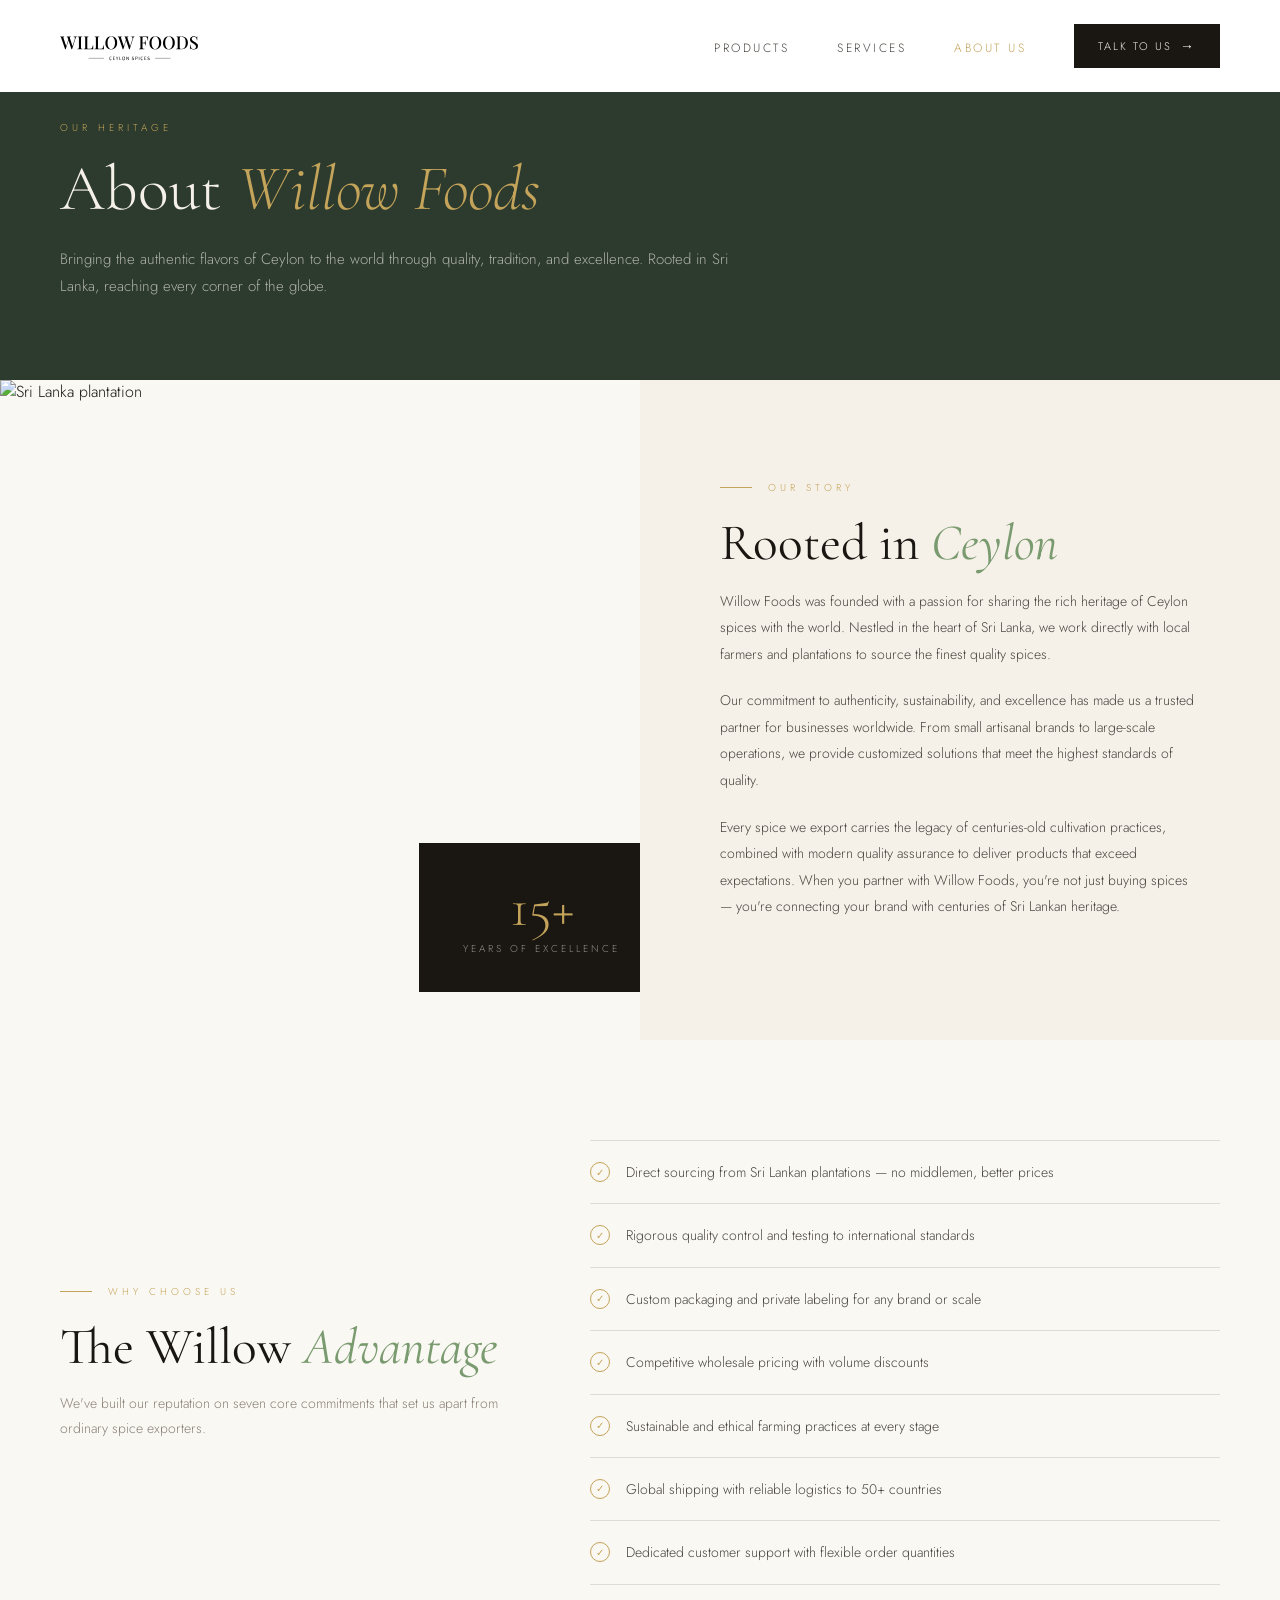
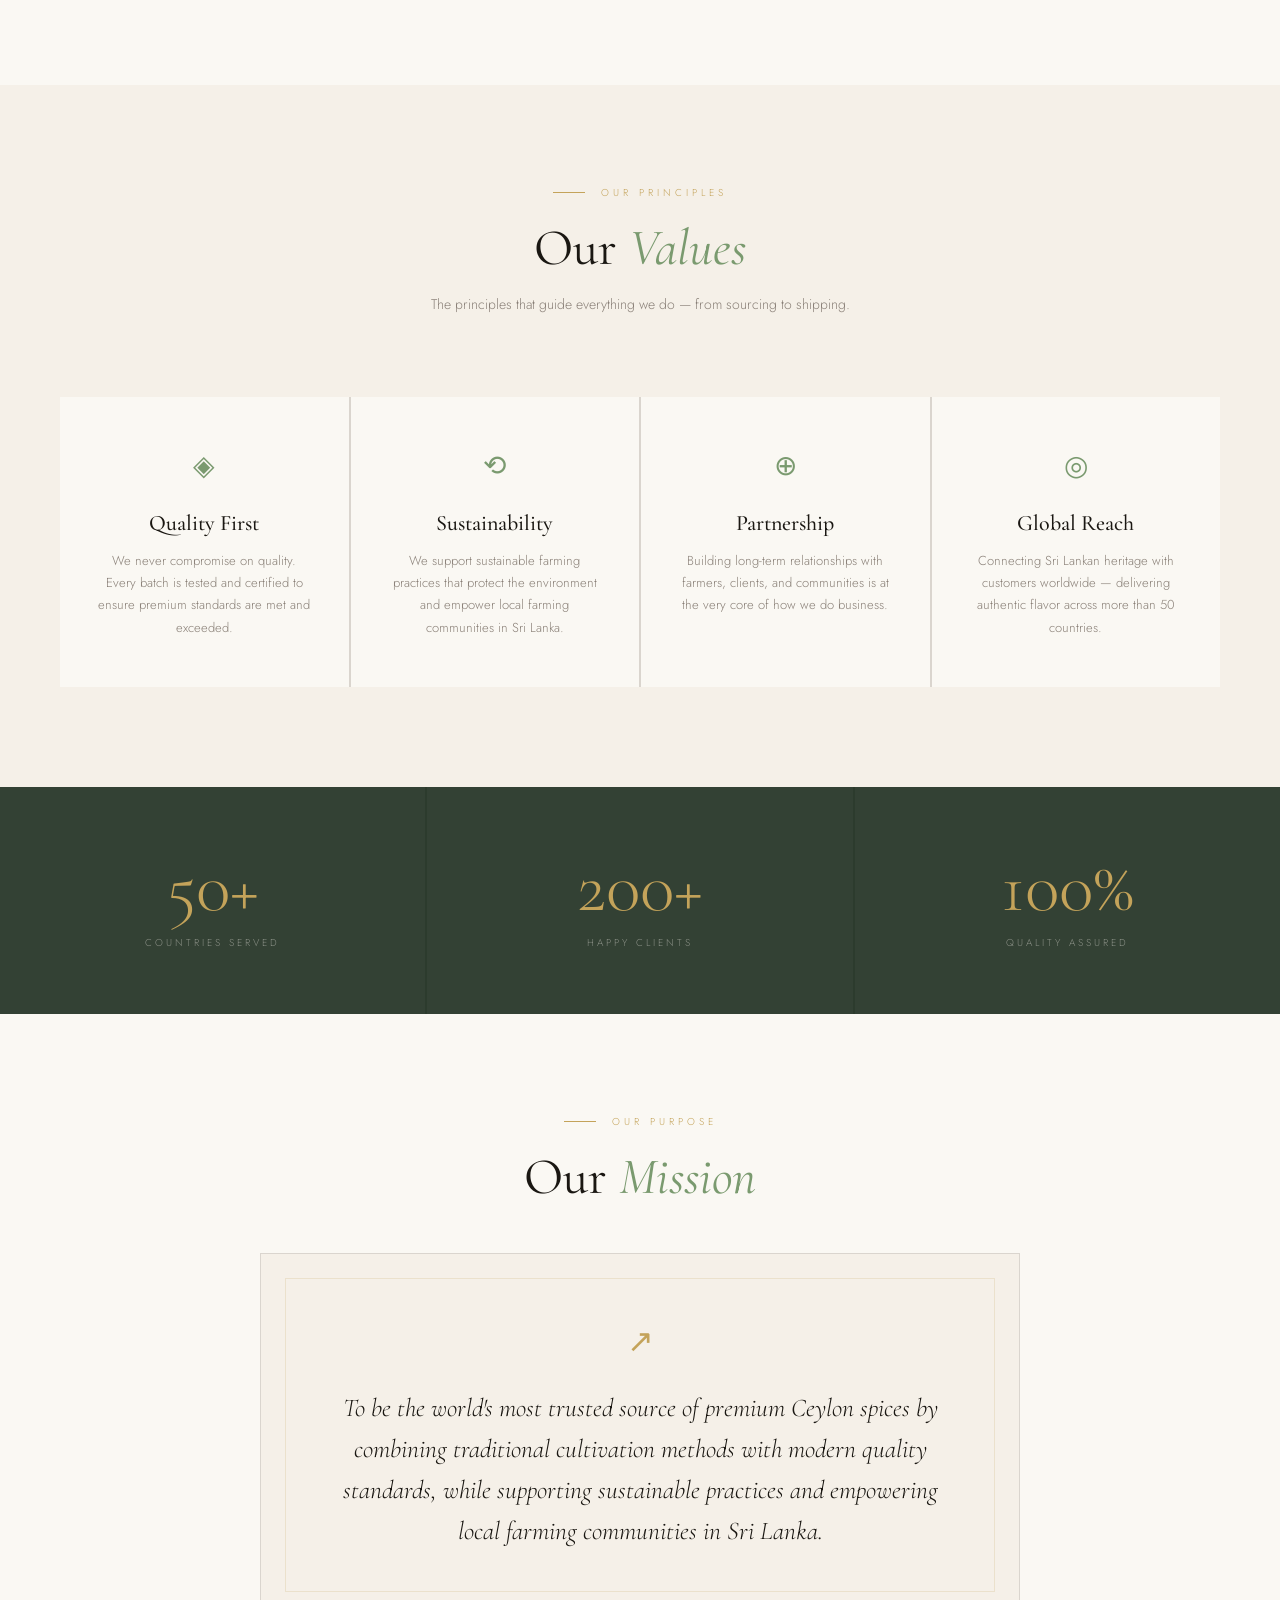
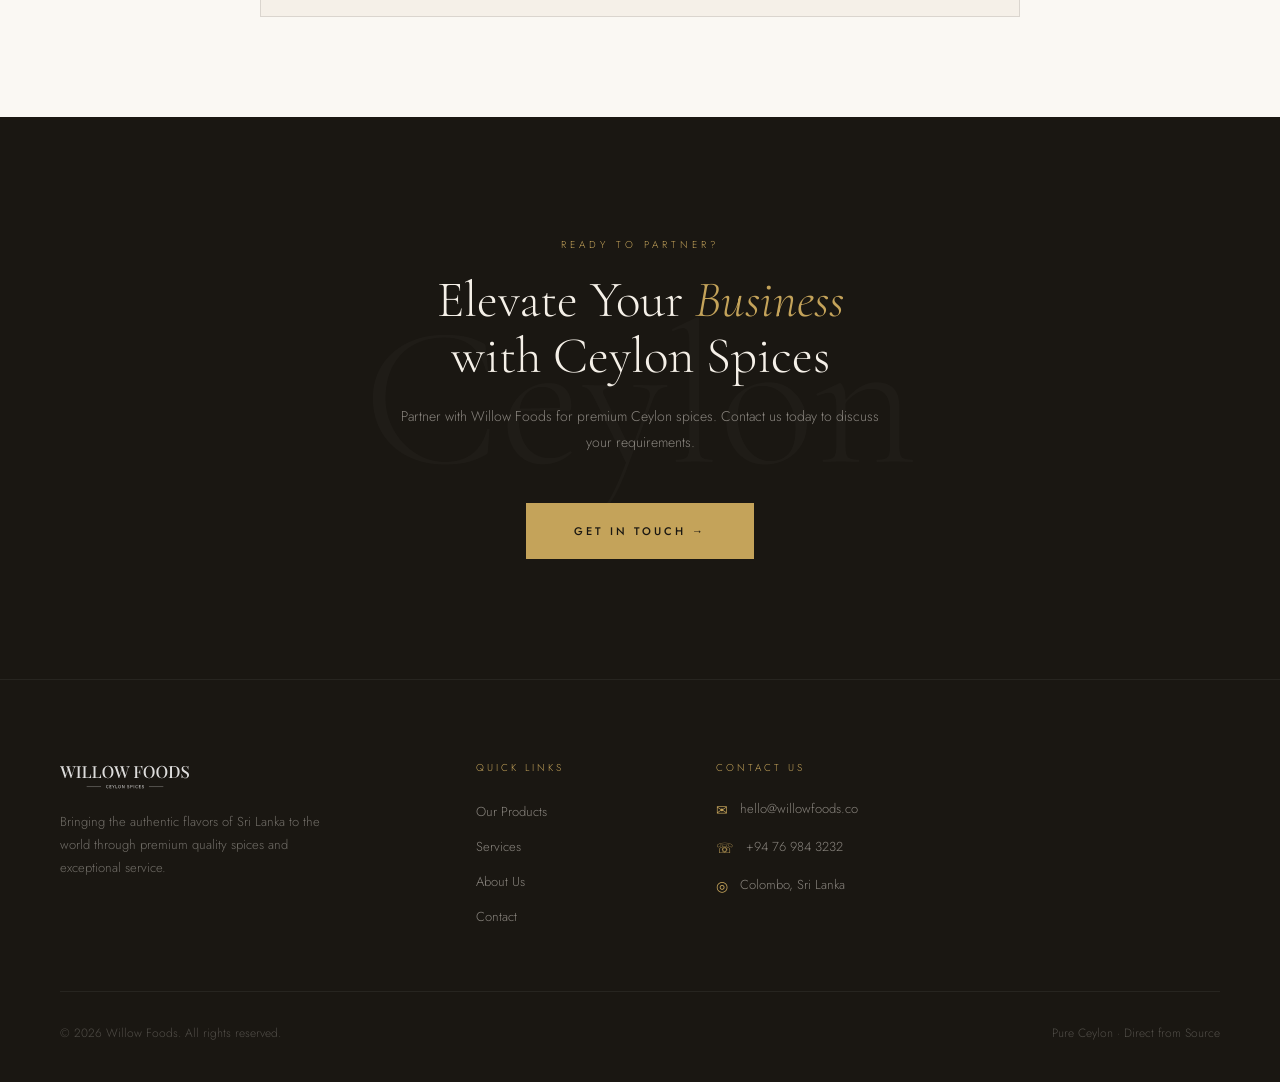
==== about.html @ bae50aa4 "Add files via upload" ====
<!DOCTYPE html>
<html lang="en">
<head>
<meta charset="UTF-8">
<meta name="viewport" content="width=device-width, initial-scale=1.0">
<title>About Us — Willow Foods</title>
<link rel="stylesheet" href="style.css">
<style>
/* STORY */
.story-section { display:grid; grid-template-columns:1fr 1fr; min-height:640px; }
.story-img { overflow:hidden; position:relative; }
.story-img img { width:100%; height:100%; object-fit:cover; display:block; transition:transform 0.8s; }
.story-img:hover img { transform:scale(1.04); }
.story-stat-overlay { position:absolute; bottom:48px; right:-24px; background:var(--dark); padding:36px 44px; text-align:center; z-index:2; }
.story-stat-overlay .big { font-family:'Cormorant Garamond',serif; font-size:56px; font-weight:300; color:var(--gold); line-height:1; }
.story-stat-overlay .small { font-size:10px; letter-spacing:3px; text-transform:uppercase; color:rgba(245,240,232,0.55); margin-top:6px; }
.story-content { padding:100px 80px; display:flex; flex-direction:column; justify-content:center; background:var(--cream); }
.story-text { font-size:14px; line-height:1.9; color:var(--text-mid); margin-bottom:20px; }

/* WHY CHOOSE */
.why-choose { padding:100px 60px; background:var(--warm-white); display:grid; grid-template-columns:1fr 1.4fr; gap:80px; align-items:center; }
.why-list { list-style:none; display:flex; flex-direction:column; gap:0; }
.why-item { display:flex; align-items:flex-start; gap:16px; padding:20px 0; border-bottom:1px solid var(--border); }
.why-item:first-child { border-top:1px solid var(--border); }
.why-check { width:20px; height:20px; border-radius:50%; border:1px solid var(--gold); display:flex; align-items:center; justify-content:center; flex-shrink:0; margin-top:1px; }
.why-check::after { content:'✓'; font-size:10px; color:var(--gold); }
.why-item-text { font-size:14px; line-height:1.6; color:var(--text-mid); }

/* VALUES */
.values-section { padding:100px 60px; background:var(--cream); }
.values-header { text-align:center; max-width:560px; margin:0 auto 80px; }
.values-grid { display:grid; grid-template-columns:repeat(4,1fr); gap:2px; background:var(--border); }
.value-card { background:var(--warm-white); padding:48px 36px; text-align:center; transition:background 0.3s; }
.value-card:hover { background:var(--dark); }
.value-card:hover .val-title, .value-card:hover .val-desc { color:var(--cream); }
.value-card:hover .val-icon { color:var(--gold); }
.val-icon { font-size:28px; color:var(--sage); margin-bottom:24px; display:block; transition:color 0.3s; }
.val-title { font-family:'Cormorant Garamond',serif; font-size:22px; font-weight:500; color:var(--dark); margin-bottom:14px; transition:color 0.3s; }
.val-desc { font-size:13px; line-height:1.7; color:var(--text-light); transition:color 0.3s; }

/* STATS */
.stats-band { background:var(--forest); display:grid; grid-template-columns:repeat(3,1fr); gap:2px; }
.stat-item { padding:64px 40px; background:rgba(255,255,255,0.03); text-align:center; transition:background 0.3s; }
.stat-item:hover { background:rgba(196,163,90,0.08); }
.stat-num { font-family:'Cormorant Garamond',serif; font-size:72px; font-weight:300; color:var(--gold); line-height:1; margin-bottom:12px; }
.stat-label { font-size:10px; letter-spacing:3px; text-transform:uppercase; color:rgba(245,240,232,0.45); }

/* MISSION */
.mission-section { padding:100px 60px; background:var(--warm-white); text-align:center; }
.mission-box { max-width:760px; margin:48px auto 0; padding:64px; background:var(--cream); border:1px solid var(--border); position:relative; }
.mission-box::before { content:''; position:absolute; top:24px; left:24px; right:24px; bottom:24px; border:1px solid rgba(196,163,90,0.2); pointer-events:none; }
.mission-icon { font-size:32px; color:var(--gold); margin-bottom:24px; display:block; }
.mission-text { font-family:'Cormorant Garamond',serif; font-size:clamp(18px,2vw,26px); font-weight:300; line-height:1.6; color:var(--dark); font-style:italic; }
@media (max-width:768px) {
  .story-section { grid-template-columns:1fr; }
  .story-img { height:300px; }
  .story-stat-overlay { right:16px; bottom:16px; padding:24px 28px; }
  .story-content { padding:60px 24px; }
  .why-choose { grid-template-columns:1fr; gap:40px; padding:60px 24px; }
  .values-section { padding:60px 24px; }
  .values-grid { grid-template-columns:1fr 1fr; }
  .stats-band { grid-template-columns:1fr; }
  .stat-item { padding:48px 24px; }
  .mission-section { padding:60px 24px; }
  .mission-box { padding:40px 28px; }
}
@media (max-width:480px) {
  .values-grid { grid-template-columns:1fr; }
}
</style>
</head>
<body>
<div id="nav-placeholder"></div>

<section class="page-hero" style="--img:url('https://images.unsplash.com/photo-1502741126161-b048400d7e81?w=1200&q=80')">
  <style>.page-hero::before{background-image:var(--img);}</style>
  <div class="page-hero-content">
    <div class="page-hero-eyebrow">Our Heritage</div>
    <h1>About <em>Willow Foods</em></h1>
    <p>Bringing the authentic flavors of Ceylon to the world through quality, tradition, and excellence. Rooted in Sri Lanka, reaching every corner of the globe.</p>
  </div>
</section>



<!-- STORY -->
<section class="story-section">
  <div class="story-img">
    <img src="https://images.unsplash.com/photo-1596040033229-a9821ebd058d?w=900&q=80" alt="Sri Lanka plantation">
    <div class="story-stat-overlay">
      <div class="big">15+</div>
      <div class="small">Years of Excellence</div>
    </div>
  </div>
  <div class="story-content">
    <div class="section-label reveal"><span>Our Story</span></div>
    <h2 class="section-title reveal">Rooted in <em>Ceylon</em></h2>
    <p class="story-text reveal">Willow Foods was founded with a passion for sharing the rich heritage of Ceylon spices with the world. Nestled in the heart of Sri Lanka, we work directly with local farmers and plantations to source the finest quality spices.</p>
    <p class="story-text reveal">Our commitment to authenticity, sustainability, and excellence has made us a trusted partner for businesses worldwide. From small artisanal brands to large-scale operations, we provide customized solutions that meet the highest standards of quality.</p>
    <p class="story-text reveal">Every spice we export carries the legacy of centuries-old cultivation practices, combined with modern quality assurance to deliver products that exceed expectations. When you partner with Willow Foods, you're not just buying spices — you're connecting your brand with centuries of Sri Lankan heritage.</p>
  </div>
</section>

<!-- WHY CHOOSE US -->
<section class="why-choose">
  <div>
    <div class="section-label reveal"><span>Why Choose Us</span></div>
    <h2 class="section-title reveal">The Willow <em>Advantage</em></h2>
    <p class="section-sub reveal" style="max-width:100%">We've built our reputation on seven core commitments that set us apart from ordinary spice exporters.</p>
  </div>
  <ul class="why-list">
    <li class="why-item reveal"><div class="why-check"></div><span class="why-item-text">Direct sourcing from Sri Lankan plantations — no middlemen, better prices</span></li>
    <li class="why-item reveal reveal-delay-1"><div class="why-check"></div><span class="why-item-text">Rigorous quality control and testing to international standards</span></li>
    <li class="why-item reveal reveal-delay-2"><div class="why-check"></div><span class="why-item-text">Custom packaging and private labeling for any brand or scale</span></li>
    <li class="why-item reveal reveal-delay-3"><div class="why-check"></div><span class="why-item-text">Competitive wholesale pricing with volume discounts</span></li>
    <li class="why-item reveal"><div class="why-check"></div><span class="why-item-text">Sustainable and ethical farming practices at every stage</span></li>
    <li class="why-item reveal reveal-delay-1"><div class="why-check"></div><span class="why-item-text">Global shipping with reliable logistics to 50+ countries</span></li>
    <li class="why-item reveal reveal-delay-2"><div class="why-check"></div><span class="why-item-text">Dedicated customer support with flexible order quantities</span></li>
  </ul>
</section>

<!-- VALUES -->
<section class="values-section">
  <div class="values-header">
    <div class="section-label reveal" style="justify-content:center"><span>Our Principles</span></div>
    <h2 class="section-title reveal" style="text-align:center">Our <em>Values</em></h2>
    <p class="section-sub reveal" style="margin:0 auto">The principles that guide everything we do — from sourcing to shipping.</p>
  </div>
  <div class="values-grid">
    <div class="value-card reveal">
      <span class="val-icon">◈</span>
      <div class="val-title">Quality First</div>
      <div class="val-desc">We never compromise on quality. Every batch is tested and certified to ensure premium standards are met and exceeded.</div>
    </div>
    <div class="value-card reveal reveal-delay-1">
      <span class="val-icon">⟲</span>
      <div class="val-title">Sustainability</div>
      <div class="val-desc">We support sustainable farming practices that protect the environment and empower local farming communities in Sri Lanka.</div>
    </div>
    <div class="value-card reveal reveal-delay-2">
      <span class="val-icon">⊕</span>
      <div class="val-title">Partnership</div>
      <div class="val-desc">Building long-term relationships with farmers, clients, and communities is at the very core of how we do business.</div>
    </div>
    <div class="value-card reveal reveal-delay-3">
      <span class="val-icon">◎</span>
      <div class="val-title">Global Reach</div>
      <div class="val-desc">Connecting Sri Lankan heritage with customers worldwide — delivering authentic flavor across more than 50 countries.</div>
    </div>
  </div>
</section>

<!-- STATS -->
<div class="stats-band">
  <div class="stat-item reveal"><div class="stat-num">50+</div><div class="stat-label">Countries Served</div></div>
  <div class="stat-item reveal reveal-delay-1"><div class="stat-num">200+</div><div class="stat-label">Happy Clients</div></div>
  <div class="stat-item reveal reveal-delay-2"><div class="stat-num">100%</div><div class="stat-label">Quality Assured</div></div>
</div>

<!-- MISSION -->
<section class="mission-section">
  <div class="section-label reveal" style="justify-content:center"><span>Our Purpose</span></div>
  <h2 class="section-title reveal" style="text-align:center">Our <em>Mission</em></h2>
  <div class="mission-box reveal">
    <span class="mission-icon">↗</span>
    <p class="mission-text">To be the world's most trusted source of premium Ceylon spices by combining traditional cultivation methods with modern quality standards, while supporting sustainable practices and empowering local farming communities in Sri Lanka.</p>
  </div>
</section>

<section class="cta-section">
  <div class="cta-bg-text">Ceylon</div>
  <div class="cta-eyebrow reveal">Ready to Partner?</div>
  <h2 class="cta-title reveal">Elevate Your <em>Business</em><br>with Ceylon Spices</h2>
  <p class="cta-sub reveal">Partner with Willow Foods for premium Ceylon spices. Contact us today to discuss your requirements.</p>
  <div class="cta-btn-wrap reveal"><a href="contact.html" class="btn-cta">Get in Touch →</a></div>
</section>

<div id="footer-placeholder"></div>
<script src="shared.js"></script>
<script>injectNav();injectFooter();initReveal();</script>
</body>
</html>
---- style.css ----
@import url('https://fonts.googleapis.com/css2?family=Cormorant+Garamond:ital,wght@0,300;0,400;0,500;0,600;1,300;1,400&family=Jost:wght@300;400;500&display=swap');

:root {
  --cream: #F5F0E8;
  --warm-white: #FAF8F3;
  --dark: #1A1712;
  --forest: #2C3B2D;
  --sage: #7A9A6F;
  --gold: #C4A35A;
  --spice: #8B3A1C;
  --text-mid: #4A4540;
  --text-light: #8A8078;
  --border: rgba(26,23,18,0.12);
}

*, *::before, *::after { box-sizing: border-box; margin: 0; padding: 0; }
html { scroll-behavior: smooth; }

body {
  background: var(--warm-white);
  color: var(--dark);
  font-family: 'Jost', sans-serif;
  font-weight: 300;
  overflow-x: hidden;
}

/* ——— NAV ——— */
nav {
  position: fixed;
  top: 0; left: 0; right: 0;
  z-index: 100;
  display: flex;
  align-items: center;
  justify-content: space-between;
  padding: 24px 60px;
  background: #fff;
  transition: background 0.4s, padding 0.4s;
}
nav.scrolled {
  background: rgba(250,248,243,0.97);
  backdrop-filter: blur(12px);
  padding: 16px 60px;
  border-bottom: 1px solid var(--border);
}
nav.dark-nav { background: #fff; }
nav.dark-nav .nav-logo-img { filter: none; }
nav.dark-nav .nav-links a { color: var(--text-mid); }
nav.dark-nav .nav-links a:hover { color: var(--dark); }
nav.dark-nav.scrolled { background: #fff; }
nav.dark-nav.scrolled .nav-logo-img { filter: none; }
nav.dark-nav.scrolled .nav-links a { color: var(--text-mid); }

.nav-logo {
  display: flex;
  align-items: center;
  text-decoration: none;
}
.nav-logo-img {
  height: 32px;
  width: auto;
  display: block;
  transition: filter 0.4s;
}
.nav-links {
  display: flex;
  align-items: center;
  gap: 48px;
  list-style: none;
}
.nav-links a {
  text-decoration: none;
  font-size: 12px;
  letter-spacing: 2.5px;
  text-transform: uppercase;
  color: var(--text-mid);
  transition: color 0.3s;
}
.nav-links a:hover { color: var(--dark); }
.nav-links a.active { color: var(--gold); }
.btn-nav {
  display: inline-flex !important;
  align-items: center;
  gap: 8px;
  background: var(--dark) !important;
  color: var(--cream) !important;
  padding: 12px 24px !important;
  font-size: 11px !important;
  letter-spacing: 2px !important;
  text-transform: uppercase !important;
  text-decoration: none !important;
  transition: background 0.3s !important;
}
.btn-nav:hover { background: var(--forest) !important; }
.btn-nav::after { content: '→'; font-size: 14px; }

/* ——— BUTTONS ——— */
.btn-primary {
  background: var(--gold);
  color: var(--dark);
  padding: 16px 36px;
  font-size: 11px;
  letter-spacing: 2.5px;
  text-transform: uppercase;
  text-decoration: none;
  font-family: 'Jost', sans-serif;
  font-weight: 500;
  transition: all 0.3s;
  display: inline-flex;
  align-items: center;
  gap: 8px;
  cursor: pointer;
  border: none;
}
.btn-primary:hover { background: var(--dark); color: var(--cream); }
.btn-dark {
  background: var(--dark);
  color: var(--cream);
  padding: 16px 36px;
  font-size: 11px;
  letter-spacing: 2.5px;
  text-transform: uppercase;
  text-decoration: none;
  font-family: 'Jost', sans-serif;
  font-weight: 500;
  transition: all 0.3s;
  display: inline-flex;
  align-items: center;
  gap: 8px;
  cursor: pointer;
  border: none;
  width: 100%;
  justify-content: center;
}
.btn-dark:hover { background: var(--forest); }
.btn-outline-dark {
  border: 1px solid var(--dark);
  color: var(--dark);
  padding: 14px 36px;
  font-size: 11px;
  letter-spacing: 2.5px;
  text-transform: uppercase;
  text-decoration: none;
  font-family: 'Jost', sans-serif;
  transition: all 0.3s;
  display: inline-flex;
  align-items: center;
  gap: 8px;
}
.btn-outline-dark:hover { background: var(--dark); color: var(--cream); }
.btn-outline-light {
  border: 1px solid rgba(245,240,232,0.35);
  color: var(--cream);
  padding: 16px 36px;
  font-size: 11px;
  letter-spacing: 2.5px;
  text-transform: uppercase;
  text-decoration: none;
  font-family: 'Jost', sans-serif;
  transition: all 0.3s;
  display: inline-flex;
  align-items: center;
  gap: 8px;
}
.btn-outline-light:hover { background: rgba(245,240,232,0.1); }

/* ——— SECTION COMMON ——— */
.section-label {
  display: flex;
  align-items: center;
  gap: 16px;
  margin-bottom: 20px;
}
.section-label::before {
  content: '';
  width: 32px;
  height: 1px;
  background: var(--gold);
}
.section-label span {
  font-size: 10px;
  letter-spacing: 4px;
  text-transform: uppercase;
  color: var(--gold);
}
.section-title {
  font-family: 'Cormorant Garamond', serif;
  font-size: clamp(36px, 4vw, 60px);
  font-weight: 400;
  line-height: 1.1;
  color: var(--dark);
  margin-bottom: 16px;
}
.section-title em { font-style: italic; color: var(--sage); }
.section-sub {
  font-size: 14px;
  line-height: 1.8;
  color: var(--text-light);
  max-width: 480px;
}

/* ——— MARQUEE STRIP ——— */
.marquee-strip {
  background: var(--dark);
  padding: 16px 0;
  overflow: hidden;
  display: flex;
}
.marquee-track {
  display: flex;
  animation: marquee 30s linear infinite;
  white-space: nowrap;
}
.marquee-item {
  display: inline-flex;
  align-items: center;
  gap: 24px;
  padding: 0 40px;
  font-size: 11px;
  letter-spacing: 3px;
  text-transform: uppercase;
  color: rgba(245,240,232,0.5);
}
.marquee-dot {
  width: 4px; height: 4px;
  background: var(--gold);
  border-radius: 50%;
  flex-shrink: 0;
}

/* ——— PAGE HERO (inner pages) ——— */
.page-hero {
  background: var(--forest);
  padding: 120px 60px 80px;
  position: relative;
  overflow: hidden;
}
.page-hero::before {
  content: '';
  position: absolute;
  inset: 0;
  opacity: 0.15;
  background-size: cover;
  background-position: center;
}
.page-hero::after {
  content: '';
  position: absolute;
  inset: 0;
  background: linear-gradient(to bottom, rgba(44,59,45,0.5) 0%, rgba(44,59,45,0.95) 100%);
}
.page-hero-content {
  position: relative;
  z-index: 2;
  max-width: 680px;
}
.page-hero-eyebrow {
  font-size: 10px;
  letter-spacing: 4px;
  text-transform: uppercase;
  color: var(--gold);
  margin-bottom: 20px;
}
.page-hero h1 {
  font-family: 'Cormorant Garamond', serif;
  font-size: clamp(44px, 5vw, 72px);
  font-weight: 300;
  line-height: 1.05;
  color: var(--cream);
  margin-bottom: 24px;
}
.page-hero h1 em { font-style: italic; color: var(--gold); }
.page-hero p {
  font-size: 15px;
  line-height: 1.8;
  color: rgba(245,240,232,0.65);
}

/* ——— BACK LINK ——— */
.back-link {
  display: inline-flex;
  align-items: center;
  gap: 8px;
  font-size: 12px;
  letter-spacing: 2px;
  text-transform: uppercase;
  color: var(--text-light);
  text-decoration: none;
  padding: 20px 60px;
  margin-top: 92px;
  border-bottom: 1px solid var(--border);
  width: 100%;
  background: var(--warm-white);
  transition: color 0.3s;
}
.back-link:hover { color: var(--dark); }
.back-link::before { content: '←'; }

/* ——— CTA SECTION ——— */
.cta-section {
  background: var(--dark);
  padding: 120px 60px;
  text-align: center;
  position: relative;
  overflow: hidden;
}
.cta-bg-text {
  position: absolute;
  top: 50%; left: 50%;
  transform: translate(-50%, -50%);
  font-family: 'Cormorant Garamond', serif;
  font-size: 200px;
  font-weight: 300;
  color: rgba(255,255,255,0.025);
  white-space: nowrap;
  pointer-events: none;
}
.cta-eyebrow {
  font-size: 10px;
  letter-spacing: 4px;
  text-transform: uppercase;
  color: var(--gold);
  margin-bottom: 20px;
  position: relative;
  z-index: 2;
}
.cta-title {
  font-family: 'Cormorant Garamond', serif;
  font-size: clamp(36px, 4vw, 64px);
  font-weight: 300;
  color: var(--cream);
  margin-bottom: 20px;
  line-height: 1.1;
  position: relative;
  z-index: 2;
}
.cta-title em { font-style: italic; color: var(--gold); }
.cta-sub {
  font-size: 14px;
  color: rgba(245,240,232,0.5);
  max-width: 480px;
  margin: 0 auto 48px;
  line-height: 1.8;
  position: relative;
  z-index: 2;
}
.cta-btn-wrap {
  position: relative;
  z-index: 2;
}
.btn-cta {
  display: inline-flex;
  align-items: center;
  gap: 12px;
  background: var(--gold);
  color: var(--dark);
  padding: 20px 48px;
  font-size: 11px;
  letter-spacing: 3px;
  text-transform: uppercase;
  text-decoration: none;
  font-family: 'Jost', sans-serif;
  font-weight: 500;
  transition: all 0.3s;
}
.btn-cta:hover { background: var(--cream); }

/* ——— FOOTER ——— */
footer {
  background: var(--dark);
  border-top: 1px solid rgba(255,255,255,0.06);
  padding: 80px 60px 40px;
}
.footer-grid {
  display: grid;
  grid-template-columns: 2fr 1fr 1fr 1.5fr;
  gap: 64px;
  margin-bottom: 64px;
}
.footer-logo {
  display: flex;
  align-items: center;
  margin-bottom: 20px;
  text-decoration: none;
}
.footer-logo-img {
  height: 30px;
  width: auto;
  display: block;
  filter: brightness(0) invert(1);
  opacity: 0.85;
}
.footer-tagline {
  font-size: 13px;
  line-height: 1.8;
  color: rgba(245,240,232,0.4);
  max-width: 260px;
}
.footer-col-title {
  font-size: 10px;
  letter-spacing: 3px;
  text-transform: uppercase;
  color: var(--gold);
  margin-bottom: 24px;
}
.footer-links {
  list-style: none;
  display: flex;
  flex-direction: column;
  gap: 12px;
}
.footer-links a {
  text-decoration: none;
  font-size: 13px;
  color: rgba(245,240,232,0.5);
  transition: color 0.3s;
}
.footer-links a:hover { color: var(--cream); }
.footer-contact-item {
  display: flex;
  align-items: flex-start;
  gap: 12px;
  margin-bottom: 16px;
}
.footer-contact-item .icon {
  color: var(--gold);
  font-size: 14px;
  flex-shrink: 0;
  margin-top: 1px;
}
.footer-contact-item span {
  font-size: 13px;
  color: rgba(245,240,232,0.5);
  line-height: 1.5;
}
.footer-bottom {
  padding-top: 32px;
  border-top: 1px solid rgba(255,255,255,0.06);
  display: flex;
  justify-content: space-between;
  align-items: center;
}
.footer-bottom span {
  font-size: 12px;
  color: rgba(245,240,232,0.25);
}

/* ——— ANIMATIONS ——— */
@keyframes fadeUp {
  from { opacity: 0; transform: translateY(24px); }
  to { opacity: 1; transform: translateY(0); }
}
@keyframes fadeIn {
  from { opacity: 0; }
  to { opacity: 1; }
}
@keyframes marquee {
  from { transform: translateX(0); }
  to { transform: translateX(-50%); }
}
@keyframes scrollPulse {
  0%, 100% { opacity: 0.5; }
  50% { opacity: 1; }
}

.reveal {
  opacity: 0;
  transform: translateY(28px);
  transition: opacity 0.7s ease, transform 0.7s ease;
}
.reveal.visible { opacity: 1; transform: translateY(0); }
.reveal-delay-1 { transition-delay: 0.1s; }
.reveal-delay-2 { transition-delay: 0.2s; }
.reveal-delay-3 { transition-delay: 0.3s; }
.reveal-delay-4 { transition-delay: 0.4s; }
.reveal-delay-5 { transition-delay: 0.5s; }

/* ——— HAMBURGER ——— */
.nav-hamburger {
  display: none;
  flex-direction: column;
  justify-content: center;
  gap: 5px;
  background: none;
  border: none;
  cursor: pointer;
  padding: 8px;
  z-index: 101;
}
.nav-hamburger span {
  display: block;
  width: 22px;
  height: 1.5px;
  background: var(--dark);
  transition: all 0.3s;
}
nav.nav-open .nav-hamburger span:nth-child(1) { transform: translateY(6.5px) rotate(45deg); }
nav.nav-open .nav-hamburger span:nth-child(2) { opacity: 0; }
nav.nav-open .nav-hamburger span:nth-child(3) { transform: translateY(-6.5px) rotate(-45deg); }

/* ——— MOBILE ——— */
@media (max-width: 768px) {
  nav { padding: 16px 24px; }
  nav.scrolled { padding: 12px 24px; }
  .nav-hamburger { display: flex; }
  .nav-links {
    display: none;
    position: fixed;
    top: 65px; left: 0; right: 0; bottom: 0;
    background: #fff;
    flex-direction: column;
    align-items: flex-start;
    gap: 0;
    padding: 16px 24px 40px;
    overflow-y: auto;
    z-index: 99;
    border-top: 1px solid var(--border);
  }
  nav.nav-open .nav-links { display: flex; }
  .nav-links li { width: 100%; }
  .nav-links a {
    display: block;
    padding: 16px 0;
    border-bottom: 1px solid var(--border);
    font-size: 13px;
    letter-spacing: 2px;
  }
  .btn-nav { margin-top: 16px; width: 100% !important; justify-content: center; }

  .page-hero { padding: 120px 24px 60px !important; }
  .back-link { padding: 16px 24px; }
  .cta-section { padding: 80px 24px; }
  .cta-bg-text { font-size: 80px; }

  footer { padding: 60px 24px 32px; }
  .footer-grid { grid-template-columns: 1fr 1fr; gap: 40px; margin-bottom: 40px; }
  .footer-bottom { flex-direction: column; gap: 8px; text-align: center; }
}
@media (max-width: 480px) {
  .footer-grid { grid-template-columns: 1fr; gap: 32px; }
}

/* ——— SHARED JS SNIPPET (included per page) ——— */
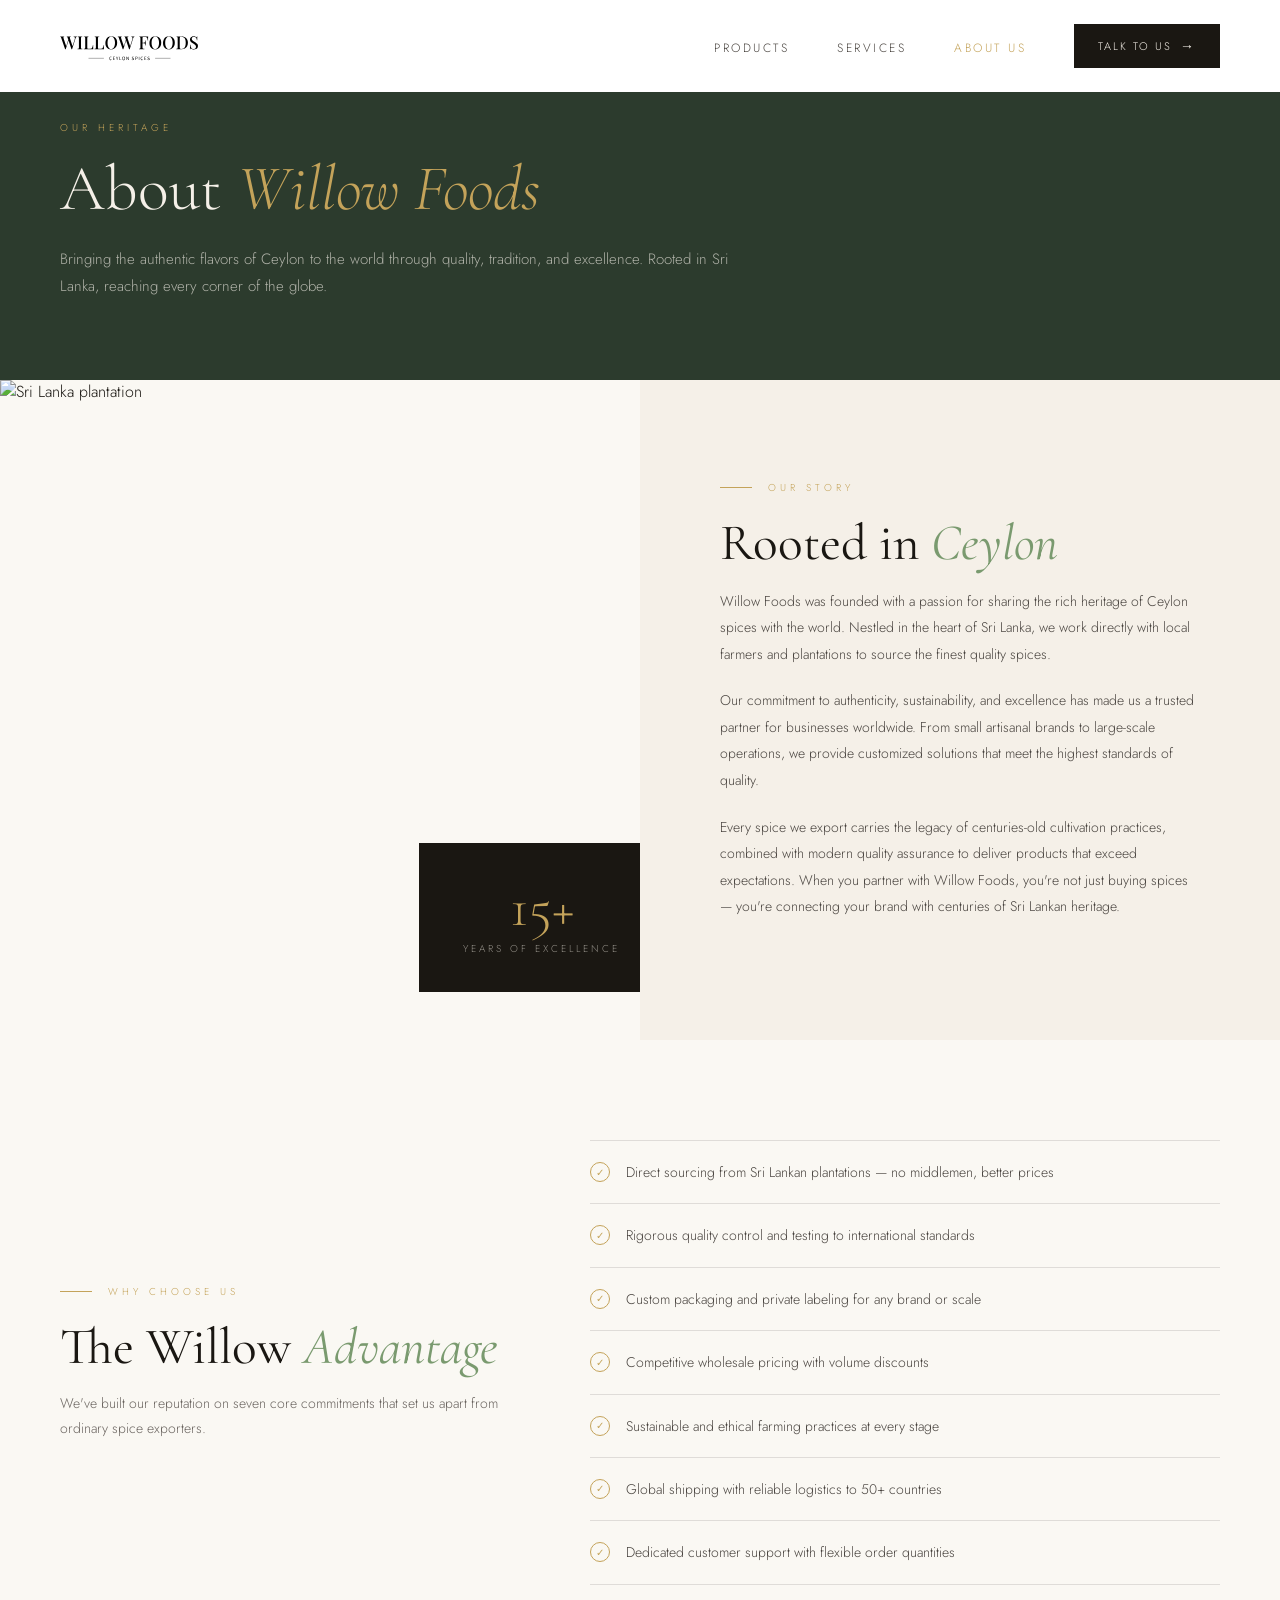
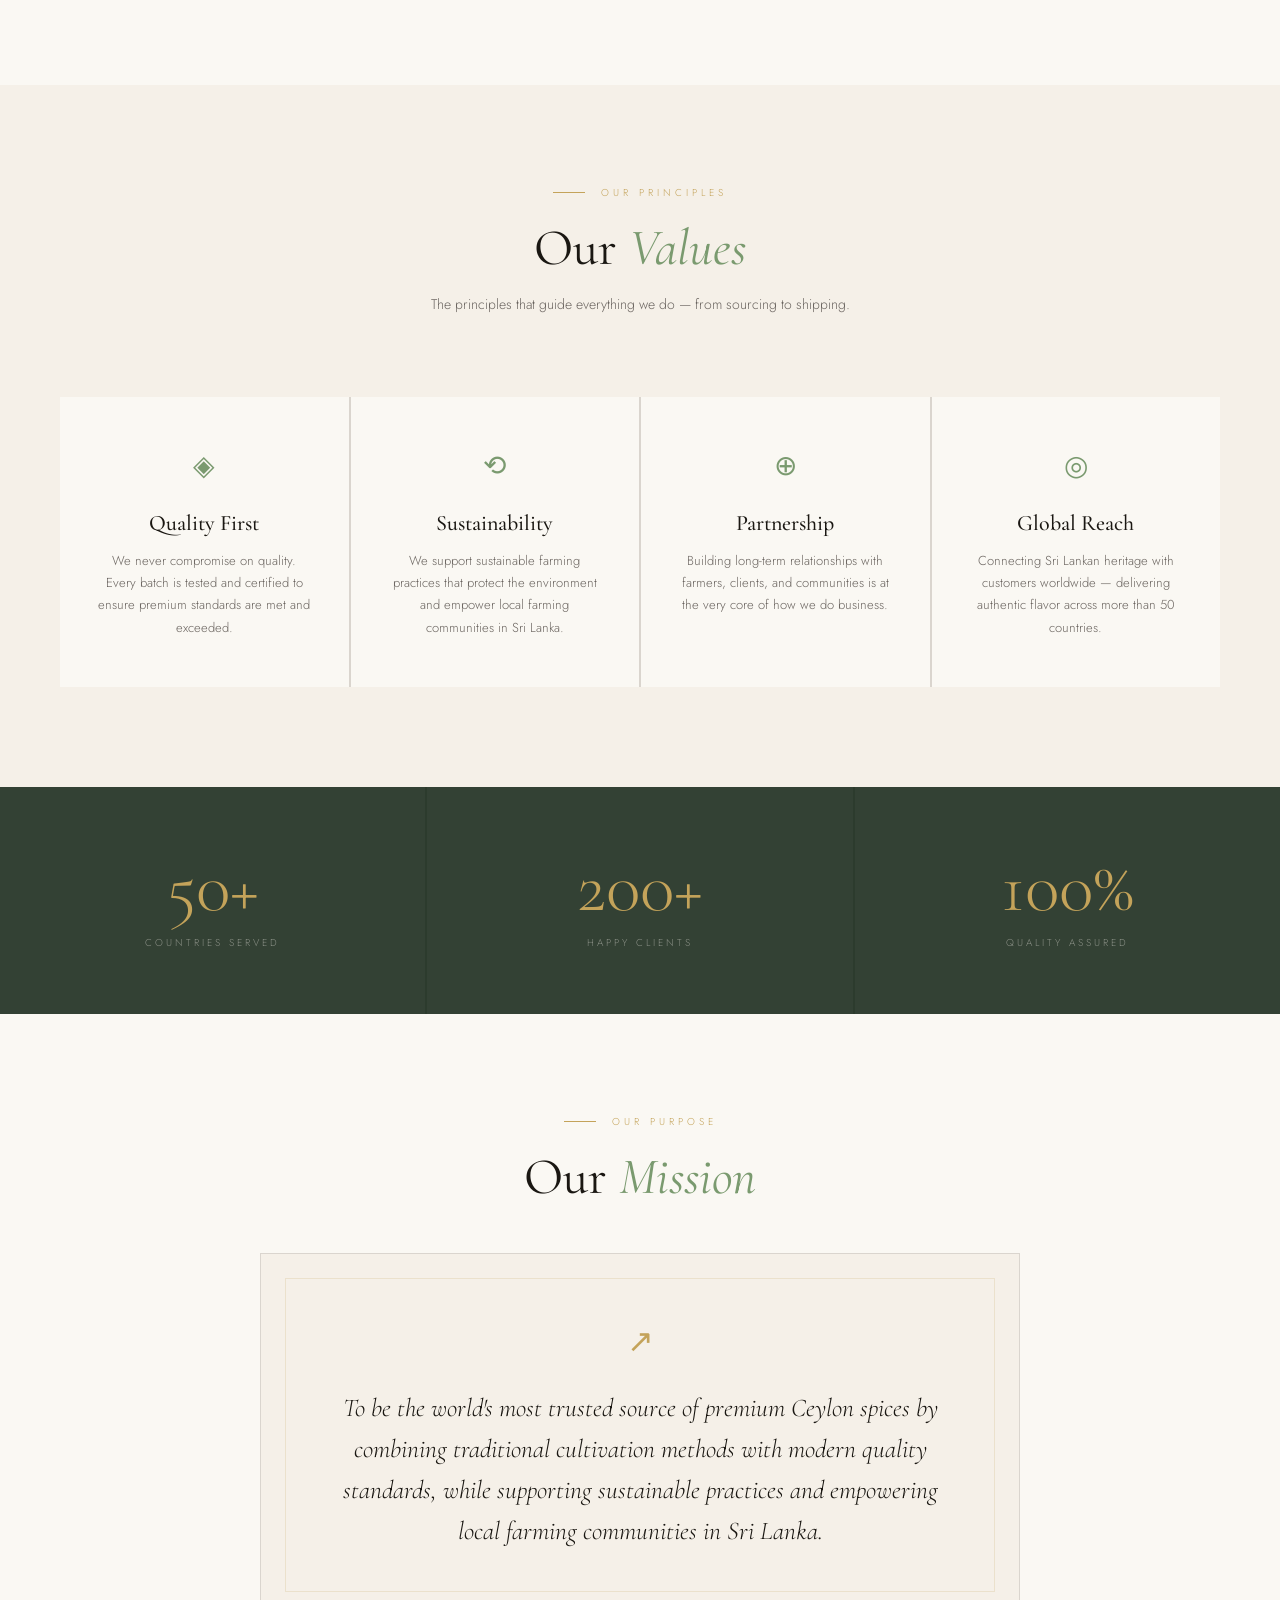
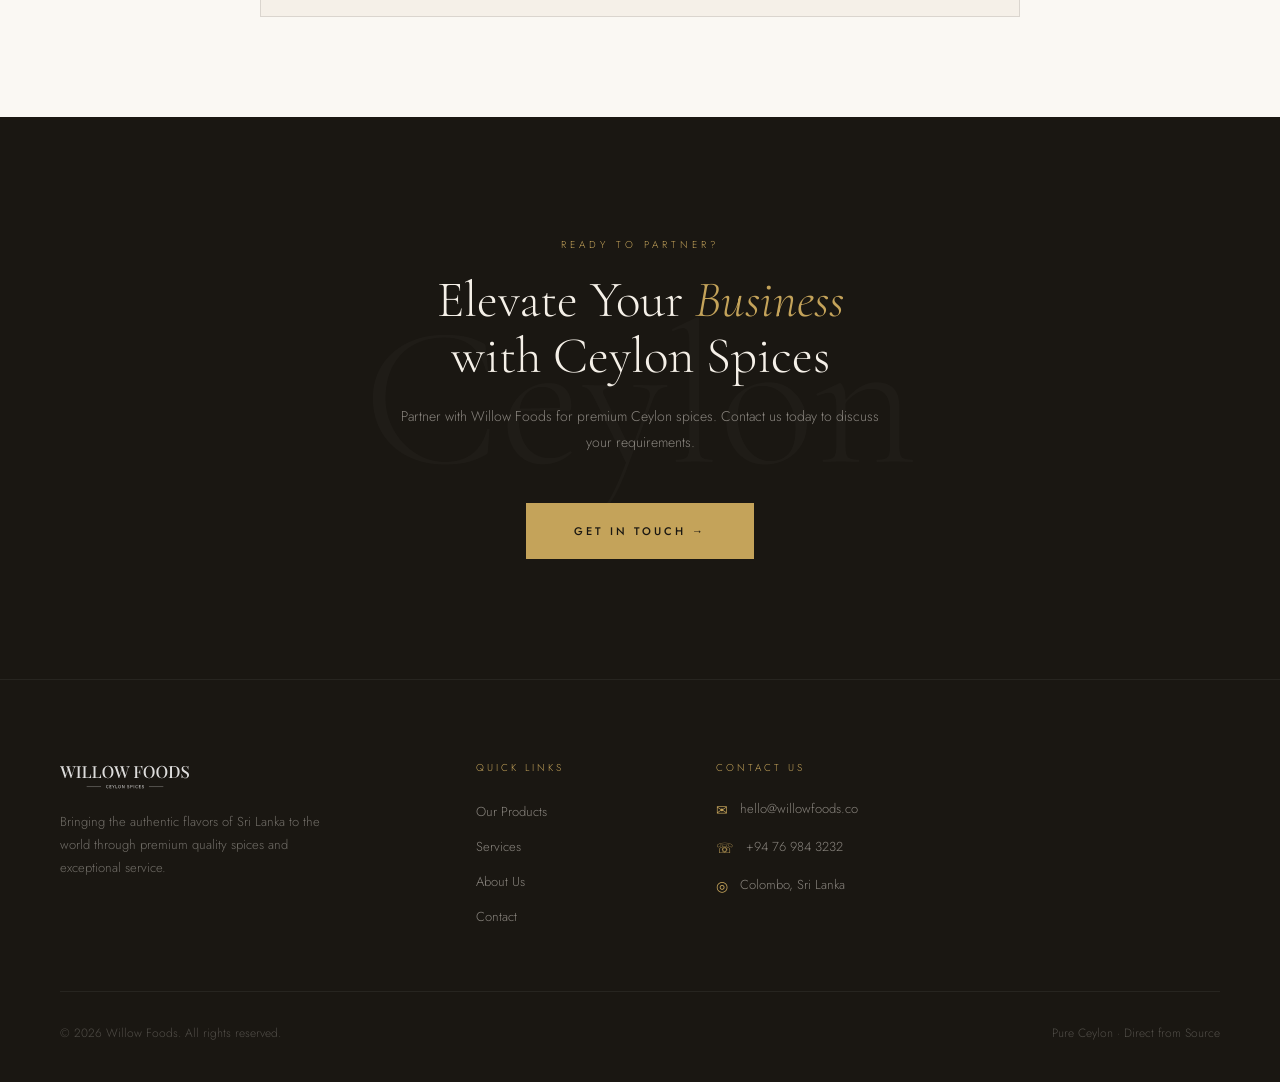
==== commit faf0d219: "Add accessibility fixes and SEO metadata across all pages Accessibility: - Skip-to-content links on " ====
--- a/about.html
+++ b/about.html
@@ -4,6 +4,12 @@
 <meta charset="UTF-8">
 <meta name="viewport" content="width=device-width, initial-scale=1.0">
 <title>About Us — Willow Foods</title>
+<meta name="description" content="Learn about Willow Foods — a Sri Lankan spice exporter committed to delivering premium Ceylon spices with full traceability, quality assurance and ethical sourcing.">
+<meta property="og:title" content="About Us — Willow Foods">
+<meta property="og:description" content="Willow Foods — premium Ceylon spice exporter from Sri Lanka. Committed to quality, traceability and ethical sourcing practices.">
+<meta property="og:type" content="website">
+<meta property="og:image" content="https://images.unsplash.com/photo-1596040033229-a9821ebd058d?w=1200&q=80">
+<link rel="canonical" href="https://willowfoods.co/about.html">
 <link rel="stylesheet" href="style.css">
 <style>
 /* STORY */
@@ -70,9 +76,10 @@
 </style>
 </head>
 <body>
+<a href="#main-content" class="skip-link">Skip to main content</a>
 <div id="nav-placeholder"></div>
 
-<section class="page-hero" style="--img:url('https://images.unsplash.com/photo-1502741126161-b048400d7e81?w=1200&q=80')">
+<section class="page-hero" id="main-content" style="--img:url('https://images.unsplash.com/photo-1502741126161-b048400d7e81?w=1200&q=80')">
   <style>.page-hero::before{background-image:var(--img);}</style>
   <div class="page-hero-content">
     <div class="page-hero-eyebrow">Our Heritage</div>
@@ -86,7 +93,7 @@
 <!-- STORY -->
 <section class="story-section">
   <div class="story-img">
-    <img src="https://images.unsplash.com/photo-1596040033229-a9821ebd058d?w=900&q=80" alt="Sri Lanka plantation">
+    <img src="https://images.unsplash.com/photo-1596040033229-a9821ebd058d?w=900&q=80" alt="Sri Lanka plantation" loading="lazy" width="900" height="640">
     <div class="story-stat-overlay">
       <div class="big">15+</div>
       <div class="small">Years of Excellence</div>
@@ -172,7 +179,7 @@
   <div class="cta-eyebrow reveal">Ready to Partner?</div>
   <h2 class="cta-title reveal">Elevate Your <em>Business</em><br>with Ceylon Spices</h2>
   <p class="cta-sub reveal">Partner with Willow Foods for premium Ceylon spices. Contact us today to discuss your requirements.</p>
-  <div class="cta-btn-wrap reveal"><a href="contact.html" class="btn-cta">Get in Touch →</a></div>
+  <div class="cta-btn-wrap reveal"><a href="/contact" class="btn-cta">Get in Touch →</a></div>
 </section>
 
 <div id="footer-placeholder"></div>
--- a/style.css
+++ b/style.css
@@ -9,8 +9,37 @@
   --gold: #C4A35A;
   --spice: #8B3A1C;
   --text-mid: #4A4540;
-  --text-light: #8A8078;
+  --text-light: #6B6560;
   --border: rgba(26,23,18,0.12);
+}
+
+/* ——— SKIP LINK ——— */
+.skip-link {
+  position: absolute;
+  top: -100%;
+  left: 1rem;
+  background: var(--dark);
+  color: var(--cream);
+  padding: 12px 20px;
+  font-size: 12px;
+  letter-spacing: 2px;
+  text-transform: uppercase;
+  z-index: 999;
+  transition: top 0.3s;
+  text-decoration: none;
+}
+.skip-link:focus { top: 1rem; }
+
+/* ——— FOCUS VISIBLE ——— */
+*:focus-visible {
+  outline: 2px solid var(--gold);
+  outline-offset: 3px;
+}
+a:focus-visible,
+button:focus-visible {
+  outline: 2px solid var(--gold);
+  outline-offset: 3px;
+  border-radius: 2px;
 }
 
 *, *::before, *::after { box-sizing: border-box; margin: 0; padding: 0; }
@@ -505,15 +534,16 @@
   .nav-links {
     display: none;
     position: fixed;
-    top: 65px; left: 0; right: 0; bottom: 0;
+    top: 0; left: 0; right: 0;
+    height: 100vh;
     background: #fff;
     flex-direction: column;
     align-items: flex-start;
     gap: 0;
-    padding: 16px 24px 40px;
+    padding: 80px 24px 40px;
     overflow-y: auto;
     z-index: 99;
-    border-top: 1px solid var(--border);
+    border-top: none;
   }
   nav.nav-open .nav-links { display: flex; }
   .nav-links li { width: 100%; }
@@ -539,4 +569,14 @@
   .footer-grid { grid-template-columns: 1fr; gap: 32px; }
 }
 
+/* ——— REDUCED MOTION ——— */
+@media (prefers-reduced-motion: reduce) {
+  *, *::before, *::after {
+    animation-duration: 0.01ms !important;
+    animation-iteration-count: 1 !important;
+    transition-duration: 0.01ms !important;
+  }
+  .marquee-track { animation: none; }
+}
+
 /* ——— SHARED JS SNIPPET (included per page) ——— */
